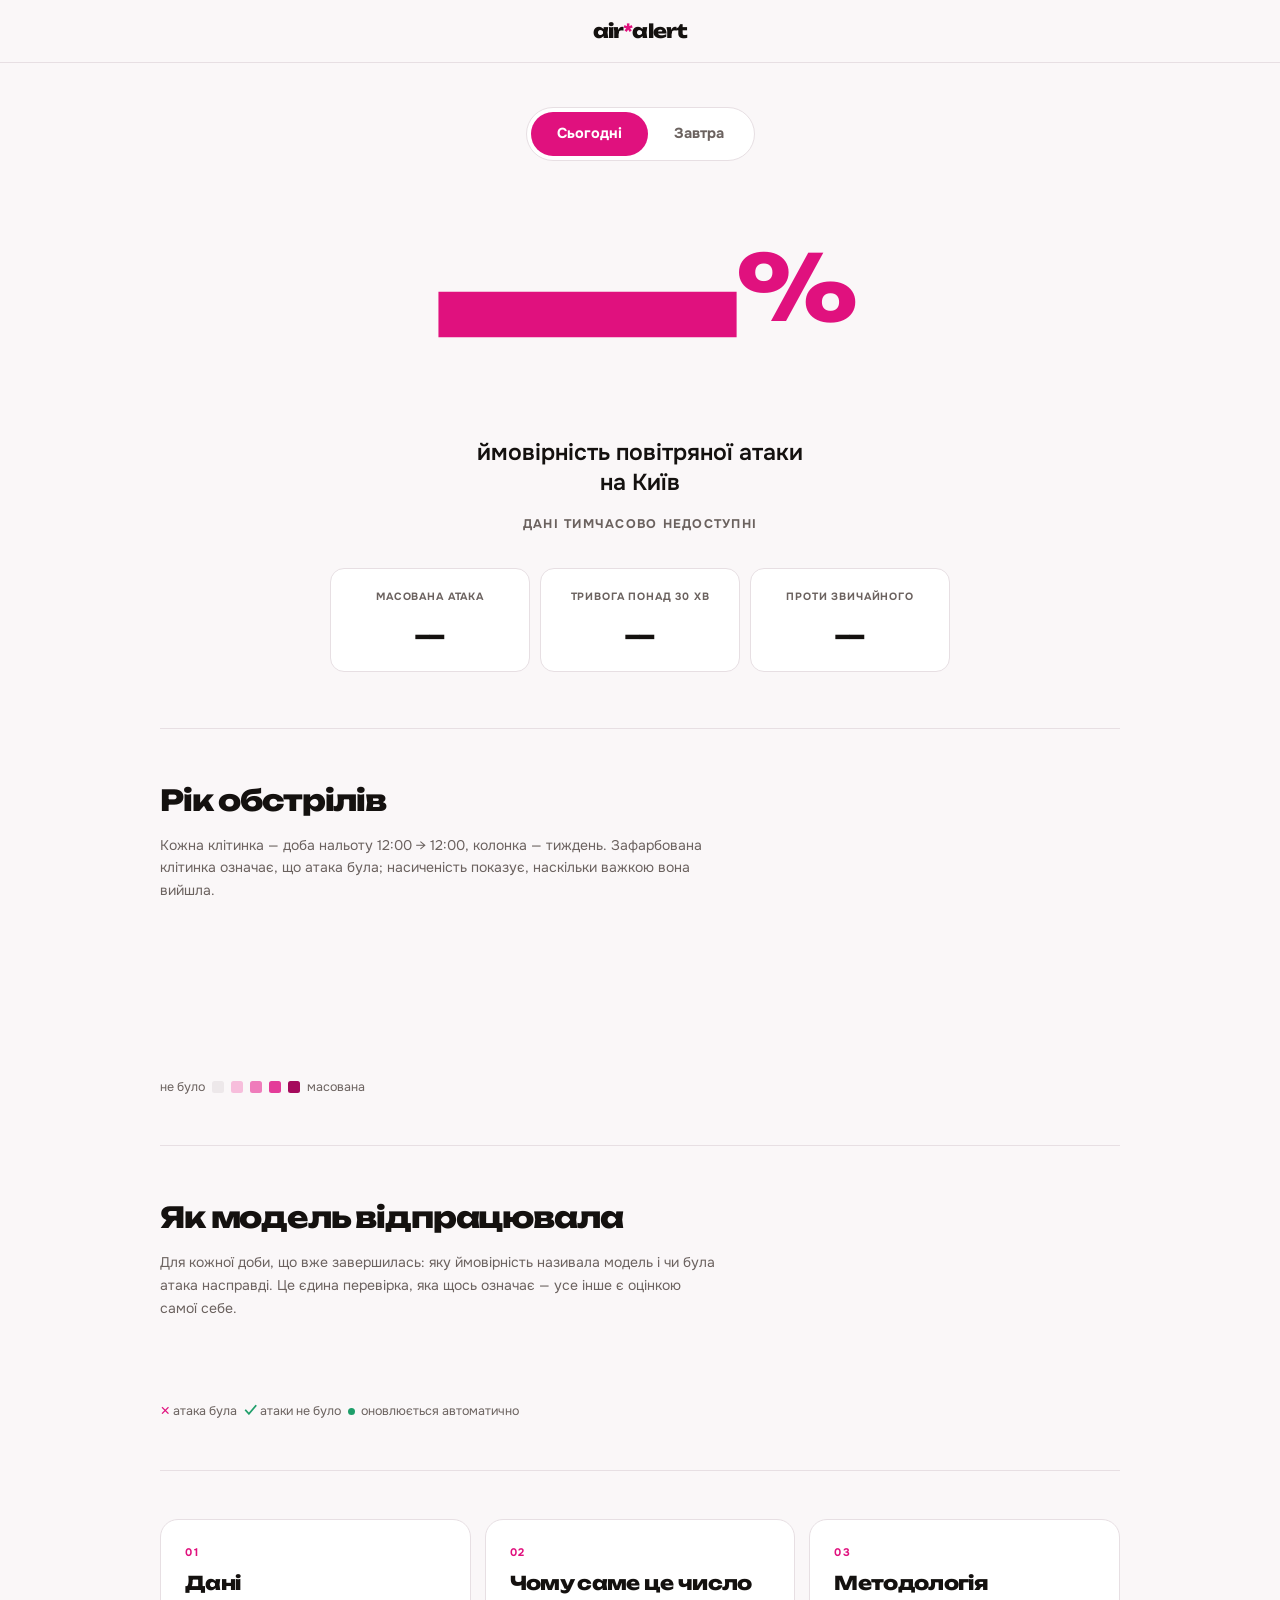
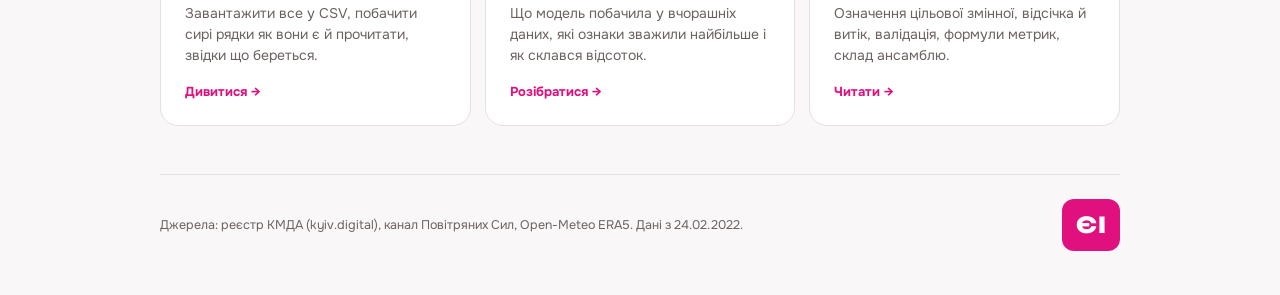
==== site/index.html @ 777283cc "Модель, публічний сайт і наскрізне виправлення даних Модель прогнозу повітряних атак на Київ, сайт a" ====
<!doctype html>
<html lang="uk">
<head>
<meta charset="utf-8">
<meta name="viewport" content="width=device-width,initial-scale=1,viewport-fit=cover">
<title>Ймовірність повітряної атаки на Київ — air*alert</title>
<meta name="description" content="Ймовірність повітряної атаки на Київ у вікні 12:00 → 12:00. Власна база тривог, зведень Повітряних Сил і погоди з 2022 року.">
<meta property="og:title" content="Ймовірність повітряної атаки на Київ">
<meta property="og:description" content="Одне число на добу нальоту 12:00 → 12:00, з відкритими даними й методологією.">
<meta property="og:type" content="website">
<meta property="og:locale" content="uk_UA">
<link rel="canonical" href="https://airalert.mylovanov.media/">
<link rel="preconnect" href="https://fonts.googleapis.com">
<link rel="preconnect" href="https://fonts.gstatic.com" crossorigin>
<link href="https://fonts.googleapis.com/css2?family=Onest:wght@400;500;600;700;800&family=Unbounded:wght@700;800&display=swap" rel="stylesheet">
<style>
:root{
  --pink:#E0117E; --pink-soft:#FCE7F1; --ink:#14110F; --body:#332C2A;
  --soft:#6B625F; --line:#E7DFE3; --paper:#FAF7F8; --card:#FFFFFF;
  --ok:#1E9E6A; --ease:cubic-bezier(.22,.75,.28,1);
}
*{box-sizing:border-box;-webkit-tap-highlight-color:transparent}
@media (prefers-reduced-motion:reduce){*{animation:none!important;transition:none!important}}
body{margin:0;background:var(--paper);color:var(--body);
  font-family:'Onest',system-ui,-apple-system,'Segoe UI',Roboto,sans-serif;
  font-size:17px;line-height:1.62;-webkit-font-smoothing:antialiased}
a{color:inherit}
:focus-visible{outline:2px solid var(--pink);outline-offset:3px;border-radius:6px}
.wrap{max-width:1000px;margin:0 auto;padding:0 20px}

/* ── шапка: тільки марка ───────────────────────────────────────────── */
/* Навігація зверху дублювала три картки внизу і відбирала увагу в числа,
   заради якого сторінку відкривають. Лишилась марка. */
.top{border-bottom:1px solid var(--line);background:var(--paper)}
.top .wrap{display:flex;align-items:center;justify-content:center;height:62px}
.mark{font-family:'Unbounded',sans-serif;font-weight:800;font-size:19px;
  letter-spacing:-.045em;text-decoration:none;color:var(--ink)}
.mark i{font-style:normal;color:var(--pink)}

/* ── герой ─────────────────────────────────────────────────────────── */
.hero{display:flex;flex-direction:column;align-items:center;text-align:center;
  padding:44px 0 56px}
.seg{display:inline-flex;background:var(--card);border:1px solid var(--line);
  border-radius:999px;padding:4px;position:relative}
.seg button{position:relative;z-index:1;border:0;background:none;cursor:pointer;
  font:inherit;font-size:14.5px;font-weight:700;color:var(--soft);
  padding:10px 26px;border-radius:999px;min-height:44px;
  transition:color .3s var(--ease)}
.seg button[aria-selected=true]{color:#fff}
.seg .pill{position:absolute;top:4px;left:4px;height:calc(100% - 8px);
  background:var(--pink);border-radius:999px;z-index:0;
  transition:transform .38s var(--ease),width .38s var(--ease)}

.big{font-family:'Unbounded',sans-serif;font-weight:800;color:var(--pink);
  font-size:clamp(104px,26vw,268px);line-height:.9;letter-spacing:-.06em;
  margin:26px 0 0;font-variant-numeric:tabular-nums;
  /* Один рух на все, що змінюється при перемиканні: число, підпис і плитки
     їдуть однаково, інакше блок читається як три незалежні перезавантаження. */
  transition:opacity .24s var(--ease),transform .24s var(--ease)}
.big sup{font-size:.34em;vertical-align:.95em;margin-left:.03em;letter-spacing:-.02em}
.say{font-size:clamp(18px,2.4vw,23px);color:var(--ink);font-weight:600;
  max-width:22ch;margin:10px 0 0;line-height:1.3}
.win{font-size:12.5px;font-weight:700;letter-spacing:.1em;text-transform:uppercase;
  color:var(--soft);margin:16px 0 0}
.win b{color:var(--pink)}

/* Три плитки СТАТИЧНО в один ряд. Ніякого wrap: на телефоні вони просто
   вужчі, а не перестрибують у стовпчик і не смикають висоту сторінки. */
.stats{display:grid;grid-template-columns:repeat(3,1fr);gap:10px;
  width:100%;max-width:620px;margin:34px auto 0}
.stat{background:var(--card);border:1px solid var(--line);border-radius:14px;
  padding:14px 10px;min-width:0}
.stat .k{font-size:10.5px;font-weight:700;letter-spacing:.08em;text-transform:uppercase;
  color:var(--soft);margin:0;line-height:1.3;height:2.6em;
  display:flex;align-items:center;justify-content:center}
.stat .v{font-family:'Unbounded',sans-serif;font-weight:800;color:var(--ink);
  font-size:clamp(19px,4.4vw,26px);letter-spacing:-.035em;margin:4px 0 0;
  font-variant-numeric:tabular-nums;white-space:nowrap}
.stat .v.up{color:var(--pink)}
.stat .v.down{color:var(--ok)}
.fade{opacity:0;transform:translateY(-8px)}

/* ── секції ────────────────────────────────────────────────────────── */
section{border-top:1px solid var(--line);padding:48px 0}
h2{font-family:'Unbounded',sans-serif;font-weight:800;color:var(--ink);
  font-size:clamp(20px,3.2vw,29px);letter-spacing:-.04em;margin:0}
.hint{font-size:14px;color:var(--soft);margin:10px 0 24px;max-width:62ch}

/* ── календар року ─────────────────────────────────────────────────── */
/* Сітка як у графіка комітів: колонка = тиждень, рядок = день тижня.
   grid-auto-flow:column обовʼязково — інакше дні поїдуть рядками і
   вертикаль перестане означати день тижня. */
.cal{overflow-x:auto;padding:2px 0 6px;scrollbar-width:thin}
.cal-in{display:inline-block;min-width:100%}
.cal-mon{display:grid;grid-auto-flow:column;grid-auto-columns:15px;
  font-size:10.5px;color:var(--soft);height:16px}
.cal-grid{display:grid;grid-auto-flow:column;grid-template-rows:repeat(7,15px);
  grid-auto-columns:15px}
.cal-grid i{width:12px;height:12px;border-radius:2.5px;background:#EDE8EA;
  transition:transform .16s var(--ease)}
.cal-grid i:hover{transform:scale(1.4)}
.cal-grid i.l1{background:#F7BEDC}
.cal-grid i.l2{background:#EF7CBB}
.cal-grid i.l3{background:#E43C99}
.cal-grid i.l4{background:#A50A5C}
.cal-grid i.void{background:none}
.leg{display:flex;align-items:center;gap:7px;font-size:12.5px;color:var(--soft);
  margin-top:14px;flex-wrap:wrap}
.leg i{width:12px;height:12px;border-radius:2.5px;display:inline-block}
.leg .sp{flex:1 1 auto}

/* ── як модель відпрацювала ────────────────────────────────────────── */
.score{display:grid;grid-template-columns:repeat(auto-fit,minmax(150px,1fr));
  gap:12px;margin:0 0 26px}
.score div{background:var(--card);border:1px solid var(--line);border-radius:14px;
  padding:14px 16px}
.score .k{font-size:10.5px;font-weight:700;letter-spacing:.08em;text-transform:uppercase;
  color:var(--soft);margin:0}
.score .v{font-family:'Unbounded',sans-serif;font-weight:800;color:var(--ink);
  font-size:22px;letter-spacing:-.03em;margin:4px 0 0;font-variant-numeric:tabular-nums}
.days{display:flex;gap:4px;overflow-x:auto;padding:6px 0 12px;scrollbar-width:thin}
.day{flex:0 0 auto;width:32px;text-align:center}
.day .bar{height:58px;display:flex;align-items:flex-end;justify-content:center}
.day .fill{width:100%;background:var(--pink-soft);border-radius:3px 3px 0 0;
  transition:height .5s var(--ease)}
.day .fill.hi{background:var(--pink)}
.day .res{font-size:13px;font-weight:800;line-height:1.5;color:#C6C0C3;
  font-family:'Unbounded',sans-serif}
.day .res.yes{color:var(--pink)}
.day .res.no{color:var(--ok)}
.day .dd{font-size:9.5px;color:var(--soft)}

/* ── три картки ────────────────────────────────────────────────────── */
.cards{display:grid;grid-template-columns:repeat(3,1fr);gap:14px}
@media (max-width:780px){.cards{grid-template-columns:1fr}}
.card{display:flex;flex-direction:column;background:var(--card);
  border:1px solid var(--line);border-radius:18px;padding:24px;
  text-decoration:none;color:inherit;
  transition:border-color .24s var(--ease),transform .24s var(--ease),
             box-shadow .24s var(--ease)}
.card:hover{border-color:var(--pink);transform:translateY(-4px);
  box-shadow:0 14px 34px rgba(224,17,126,.12)}
.card .n{font-size:11px;font-weight:700;letter-spacing:.16em;color:var(--pink);margin:0}
.card h3{font-family:'Unbounded',sans-serif;font-weight:800;color:var(--ink);
  font-size:19px;letter-spacing:-.035em;margin:12px 0 8px;line-height:1.2}
.card p{font-size:14px;color:var(--soft);margin:0;line-height:1.5}
.card .go{margin-top:16px;font-size:13px;font-weight:700;color:var(--pink)}

/* ── підвал ────────────────────────────────────────────────────────── */
.foot{display:flex;justify-content:space-between;align-items:center;gap:16px;
  padding:24px 0 44px;border-top:1px solid var(--line)}
.foot .note{color:var(--soft);font-size:12.5px;flex:1 1 auto}
.badge{background:var(--pink);color:#fff;font-family:'Unbounded',sans-serif;
  font-weight:800;font-size:22px;letter-spacing:.02em;border-radius:12px;
  padding:8px 14px;flex:0 0 auto}
@media (max-width:600px){.badge{font-size:18px;padding:7px 11px}}
.live{display:inline-flex;align-items:center;gap:6px}
.live i{width:7px;height:7px;border-radius:50%;background:var(--ok);
  animation:pulse 2.4s var(--ease) infinite}
@keyframes pulse{0%,100%{opacity:1}50%{opacity:.25}}
</style>
</head>
<body>

<header class="top"><div class="wrap">
  <a class="mark" href="/">air<i>*</i>alert</a>
</div></header>

<main class="wrap">

  <section class="hero" style="border-top:0">
    <div class="seg" role="tablist" aria-label="Вікно прогнозу">
      <span class="pill" id="pill"></span>
      <button role="tab" id="tab-today" aria-selected="true">Сьогодні</button>
      <button role="tab" id="tab-tomorrow" aria-selected="false">Завтра</button>
    </div>

    <div class="big" id="big">—<sup>%</sup></div>
    <p class="say">ймовірність повітряної атаки на Київ</p>
    <p class="win" id="win">завантаження…</p>

    <div class="stats">
      <div class="stat"><p class="k">Масована атака</p><p class="v" id="s-mass">—</p></div>
      <div class="stat"><p class="k">Тривога понад 30 хв</p><p class="v" id="s-alert">—</p></div>
      <div class="stat"><p class="k">Проти звичайного</p><p class="v" id="s-delta">—</p></div>
    </div>
  </section>

  <section>
    <h2>Рік обстрілів</h2>
    <p class="hint">Кожна клітинка — доба нальоту 12:00 → 12:00, колонка — тиждень.
      Зафарбована клітинка означає, що атака була; насиченість показує, наскільки
      важкою вона вийшла.</p>
    <div class="cal"><div class="cal-in">
      <div class="cal-mon" id="cal-mon"></div>
      <div class="cal-grid" id="cal"></div>
    </div></div>
    <div class="leg">
      <span>не було</span>
      <i style="background:#EDE8EA"></i><i style="background:#F7BEDC"></i>
      <i style="background:#EF7CBB"></i><i style="background:#E43C99"></i>
      <i style="background:#A50A5C"></i>
      <span>масована</span>
      <span class="sp"></span>
      <span id="cal-sum"></span>
    </div>
  </section>

  <section>
    <h2>Як модель відпрацювала</h2>
    <p class="hint">Для кожної доби, що вже завершилась: яку ймовірність називала
      модель і чи була атака насправді. Це єдина перевірка, яка щось означає —
      усе інше є оцінкою самої себе.</p>
    <div class="score" id="score"></div>
    <div class="days" id="days"></div>
    <div class="leg">
      <span><b style="color:var(--pink)">✕</b> атака була</span>
      <span><b style="color:var(--ok)">✓</b> атаки не було</span>
      <span class="live"><i></i> оновлюється автоматично</span>
    </div>
  </section>

  <section>
    <div class="cards">
      <a class="card" href="/data.html">
        <p class="n">01</p><h3>Дані</h3>
        <p>Завантажити все у CSV, побачити сирі рядки як вони є й прочитати,
           звідки що береться.</p>
        <p class="go">Дивитися →</p>
      </a>
      <a class="card" href="/why.html">
        <p class="n">02</p><h3>Чому саме це число</h3>
        <p>Що модель побачила у вчорашніх даних, які ознаки зважили найбільше
           і як склався відсоток.</p>
        <p class="go">Розібратися →</p>
      </a>
      <a class="card" href="/methodology.html">
        <p class="n">03</p><h3>Методологія</h3>
        <p>Означення цільової змінної, відсічка й витік, валідація, формули
           метрик, склад ансамблю.</p>
        <p class="go">Читати →</p>
      </a>
    </div>
  </section>

  <div class="foot">
    <div class="note">
      Джерела: реєстр КМДА (kyiv.digital), канал Повітряних Сил, Open-Meteo ERA5.
      Дані з 24.02.2022. <span id="gen"></span>
    </div>
    <div class="badge">ЄІ</div>
  </div>

</main>

<script>
const PCT = p => Math.round(p * 100);
const MONS = ['січ','лют','бер','кві','тра','чер','лип','сер','вер','жов','лис','гру'];
let DATA = null, view = 'today';

/* Позиція «пігулки» рахується з реальних розмірів кнопок: слова різної
   довжини, і фіксовані відсотки роз'їжджаються, щойно підвантажиться шрифт. */
function movePill(){
  const on = document.querySelector('.seg button[aria-selected=true]');
  const pill = document.getElementById('pill');
  pill.style.width = on.offsetWidth + 'px';
  pill.style.transform = 'translateX(' + (on.offsetLeft - 4) + 'px)';
}

function fmt(s){
  const [d, t] = s.split(' ');
  const x = new Date(d + 'T00:00:00');
  return x.getDate() + ' ' + MONS[x.getMonth()] + ' ' + t;
}

/* Скільки таких діб було насправді за останній місяць — база, відносно якої
   число має сенс. Без неї «57%» не відрізнити від «як завжди». */
function climate(){
  const done = DATA.history.filter(r => r.attacked !== null).slice(0, 30);
  if(!done.length) return null;
  return done.filter(r => r.attacked).length / done.length;
}

function render(){
  const c = DATA && DATA[view];
  const big = document.getElementById('big');
  const els = [big, document.getElementById('s-mass'),
               document.getElementById('s-alert'), document.getElementById('s-delta')];
  if(!c){
    big.innerHTML = '—<sup>%</sup>';
    document.getElementById('win').textContent = 'прогноз ще не видано';
    return;
  }
  els.forEach(e => e.classList.add('fade'));
  setTimeout(() => {
    big.innerHTML = PCT(c.p_attack) + '<sup>%</sup>';
    document.getElementById('s-mass').textContent =
      c.p_massive == null ? '—' : PCT(c.p_massive) + '%';
    document.getElementById('s-alert').textContent =
      c.p_alert30 == null ? '—' : PCT(c.p_alert30) + '%';
    const cl = climate(), d = document.getElementById('s-delta');
    if(cl == null){ d.textContent = '—'; }
    else {
      const dd = Math.round((c.p_attack - cl) * 100);
      d.textContent = (dd > 0 ? '+' : '') + dd + ' п.п.';
      d.className = 'v ' + (dd > 2 ? 'up' : dd < -2 ? 'down' : '');
    }
    els.forEach(e => e.classList.remove('fade'));
  }, 240);
  const [a, b] = c.window.split(' → ');
  document.getElementById('win').innerHTML =
    'вікно <b>' + fmt(a) + '</b> → <b>' + fmt(b) + '</b>';
}

function calendar(){
  const grid = document.getElementById('cal'), mon = document.getElementById('cal-mon');
  grid.innerHTML = ''; mon.innerHTML = '';
  const rows = DATA.history.filter(r => r.attacked !== null).slice(0, 371).reverse();
  if(!rows.length) return;

  /* Перша колонка добивається порожніми клітинками до понеділка: інакше
     рядок «понеділок» містив би вівторки і вертикаль втратила б сенс. */
  const first = new Date(rows[0].raid_day + 'T00:00:00');
  const pad = (first.getDay() + 6) % 7;
  for(let i = 0; i < pad; i++){
    const v = document.createElement('i'); v.className = 'void'; grid.appendChild(v);
  }
  const lvl = r => {
    if(!r.attacked) return '';
    if(r.massive) return 'l4';
    if(r.alert_minutes >= 300) return 'l3';
    if(r.alert_minutes >= 120) return 'l2';
    return 'l1';
  };
  let seen = -1, cells = pad, atk = 0, mass = 0;
  for(const r of rows){
    const d = new Date(r.raid_day + 'T00:00:00');
    const el = document.createElement('i');
    el.className = lvl(r);
    el.title = r.raid_day + (r.attacked
      ? ' — атака: ' + r.alert_minutes + ' хв тривог' +
        (r.drone_tracks ? ', цілей ' + r.drone_tracks : '') +
        (r.massive ? ' (масована)' : '')
      : ' — атаки не було' + (r.alert_minutes ? ', тривог ' + r.alert_minutes + ' хв' : ''));
    grid.appendChild(el);
    if(r.attacked) atk++;
    if(r.massive) mass++;
    if(cells % 7 === 0 || cells === pad){   /* перша колонка теж має підпис */
      const m = d.getMonth(), lab = document.createElement('span');
      lab.textContent = m !== seen ? MONS[m] : '';
      seen = m; mon.appendChild(lab);
    }
    cells++;
  }
  document.getElementById('cal-sum').textContent =
    atk + ' діб з атаками за ' + rows.length + ', з них масованих ' + mass;
}

function scoreboard(){
  const done = DATA.history.filter(r => r.attacked !== null &&
                (r.p_today != null || r.p_tomorrow != null));
  const box = document.getElementById('score');
  if(!done.length){
    box.innerHTML = '<div><p class="k">Перевірених діб</p><p class="v">0</p></div>';
  } else {
    const n = done.length;
    const brier = done.reduce((a, r) =>
      a + Math.pow((r.p_today ?? r.p_tomorrow) - (r.attacked ? 1 : 0), 2), 0) / n;
    const hit = done.filter(r =>
      ((r.p_today ?? r.p_tomorrow) >= .5) === r.attacked).length;
    const base = done.filter(r => r.attacked).length / n;
    box.innerHTML = [
      ['Перевірених діб', n],
      ['Brier (менше — краще)', brier.toFixed(3)],
      ['Вгадано напрямок', Math.round(hit / n * 100) + '%'],
      ['Атак у цей період', Math.round(base * 100) + '%'],
    ].map(([k, v]) => '<div><p class="k">' + k + '</p><p class="v">' + v + '</p></div>').join('');
  }

  const strip = document.getElementById('days');
  strip.innerHTML = '';
  for(const r of DATA.history.filter(x => x.attacked !== null).slice(0, 45).reverse()){
    const p = r.p_today ?? r.p_tomorrow;
    const el = document.createElement('div');
    el.className = 'day';
    const h = p == null ? 0 : Math.max(3, p * 58);
    const d = new Date(r.raid_day + 'T00:00:00');
    el.innerHTML =
      '<div class="bar"><div class="fill' + (p >= .5 ? ' hi' : '') +
        '" style="height:' + h + 'px"></div></div>' +
      '<div class="res ' + (r.attacked ? 'yes' : 'no') + '">' +
        (r.attacked ? '✕' : '✓') + '</div>' +
      '<div class="dd">' + d.getDate() + '.' +
        String(d.getMonth() + 1).padStart(2, '0') + '</div>';
    el.title = r.raid_day + (p == null ? ' — прогнозу не було' : ' — прогноз ' + PCT(p) + '%') +
      (r.attacked ? ', атака була' : ', атаки не було');
    strip.appendChild(el);
  }
  strip.scrollLeft = strip.scrollWidth;
}

async function load(){
  try{
    const r = await fetch('/api/latest.json?t=' + Date.now(), {cache: 'no-store'});
    DATA = await r.json();
    render(); calendar(); scoreboard();
    const g = new Date(DATA.generated_at);
    document.getElementById('gen').textContent =
      'Оновлено ' + g.getDate() + ' ' + MONS[g.getMonth()] + ' ' +
      String(g.getHours()).padStart(2, '0') + ':' +
      String(g.getMinutes()).padStart(2, '0') + '.';
  }catch(e){
    document.getElementById('win').textContent = 'дані тимчасово недоступні';
  }
}

for(const id of ['today', 'tomorrow']){
  document.getElementById('tab-' + id).addEventListener('click', e => {
    view = id;
    document.querySelectorAll('.seg button').forEach(b =>
      b.setAttribute('aria-selected', b === e.currentTarget));
    movePill(); render();
  });
}
addEventListener('resize', movePill);
if(document.fonts) document.fonts.ready.then(movePill);
movePill(); load();
setInterval(load, 120000);   /* сторінка може висіти відкритою добу */
</script>
</body>
</html>
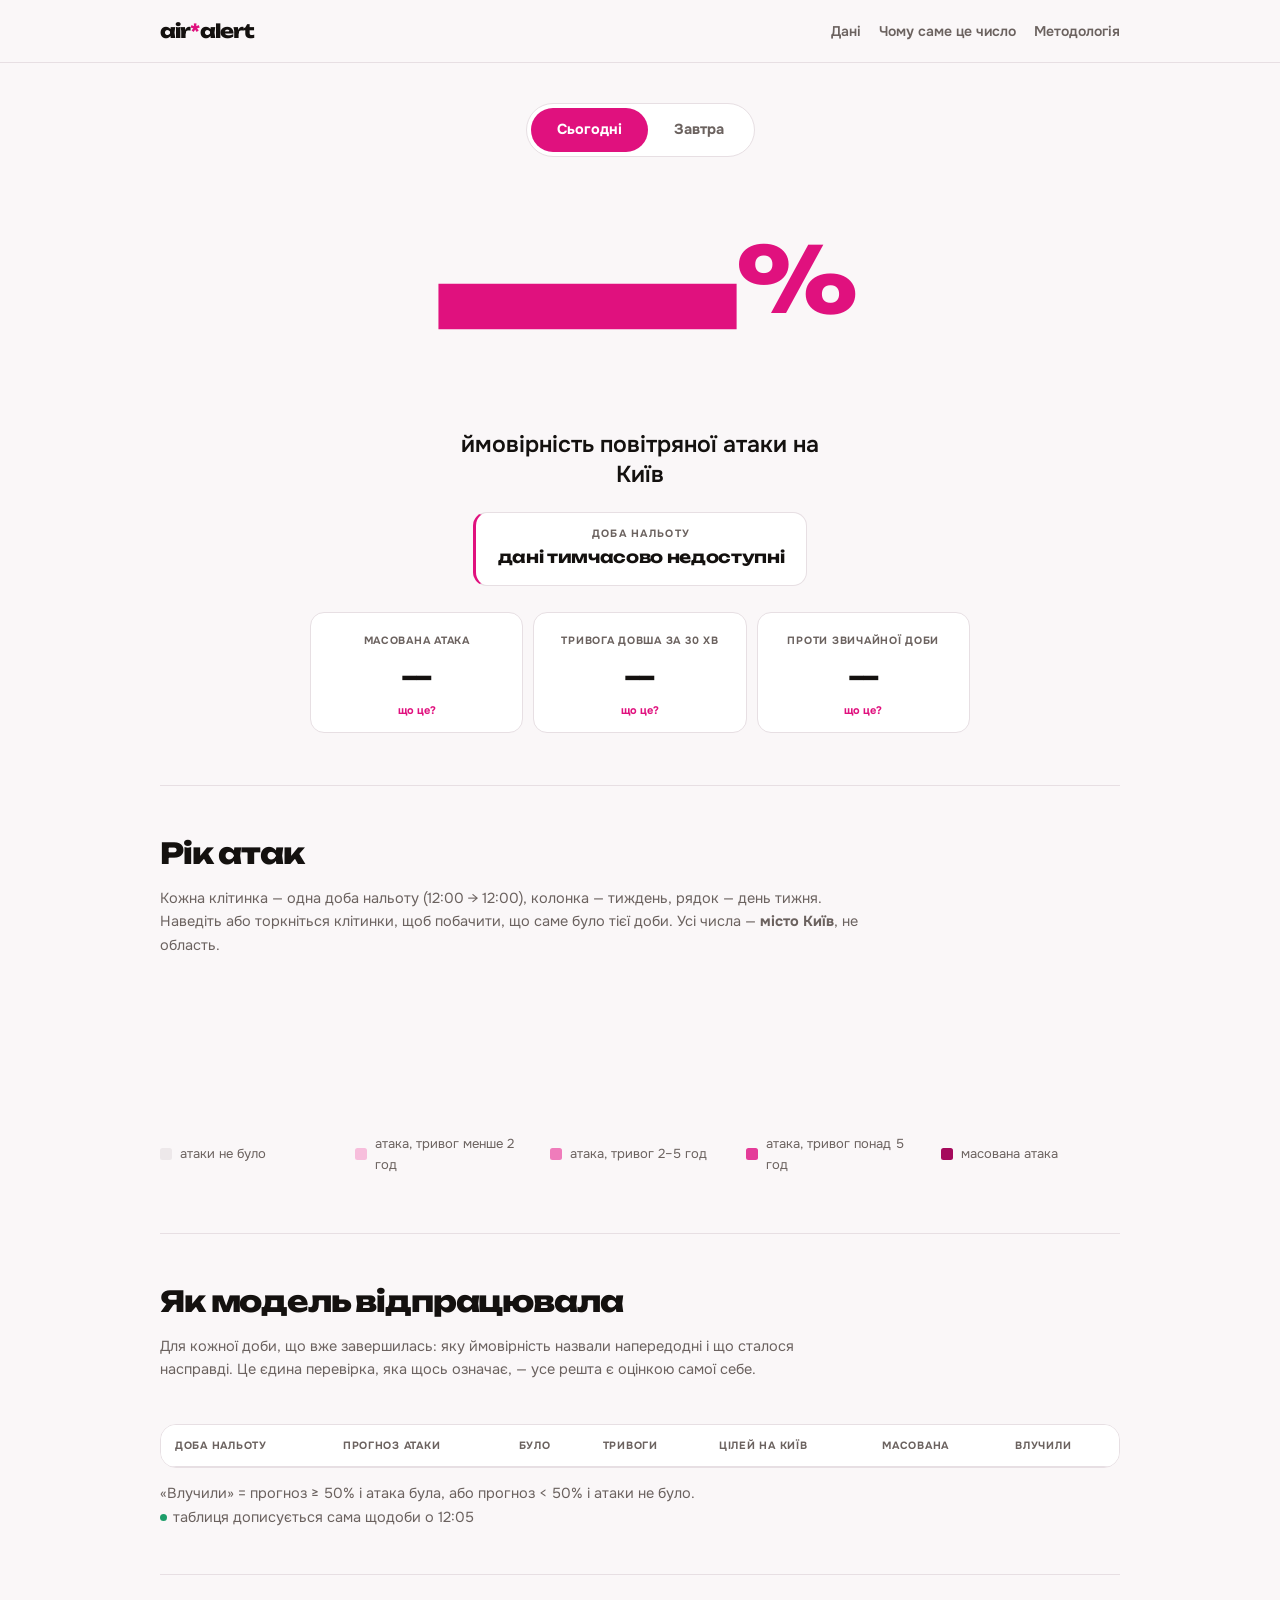
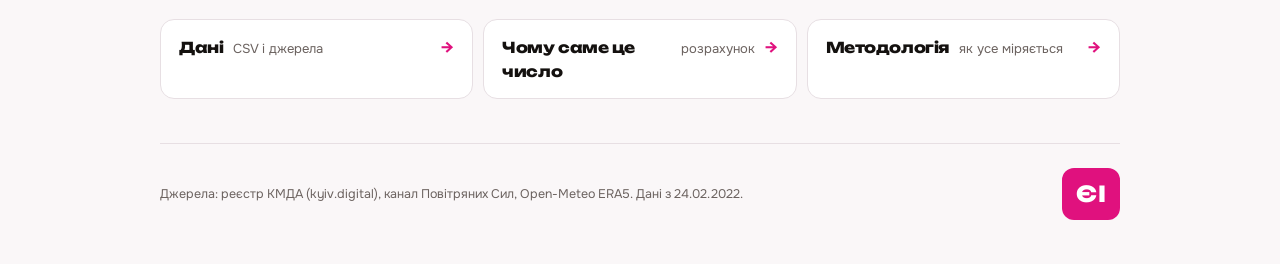
==== commit 043776fe: "Сайт: пояснити кожне число замість того, щоб його показати Головна претензія була не до дизайну, а д" ====
--- a/site/index.html
+++ b/site/index.html
@@ -4,9 +4,9 @@
 <meta charset="utf-8">
 <meta name="viewport" content="width=device-width,initial-scale=1,viewport-fit=cover">
 <title>Ймовірність повітряної атаки на Київ — air*alert</title>
-<meta name="description" content="Ймовірність повітряної атаки на Київ у вікні 12:00 → 12:00. Власна база тривог, зведень Повітряних Сил і погоди з 2022 року.">
+<meta name="description" content="Ймовірність повітряної атаки на Київ у добі нальоту 12:00 → 12:00. Власна база тривог, зведень Повітряних Сил і погоди з 2022 року.">
 <meta property="og:title" content="Ймовірність повітряної атаки на Київ">
-<meta property="og:description" content="Одне число на добу нальоту 12:00 → 12:00, з відкритими даними й методологією.">
+<meta property="og:description" content="Одне число на добу нальоту 12:00 → 12:00, з відкритими даними й перевіркою на минулих добах.">
 <meta property="og:type" content="website">
 <meta property="og:locale" content="uk_UA">
 <link rel="canonical" href="https://airalert.mylovanov.media/">
@@ -28,18 +28,21 @@
 :focus-visible{outline:2px solid var(--pink);outline-offset:3px;border-radius:6px}
 .wrap{max-width:1000px;margin:0 auto;padding:0 20px}
 
-/* ── шапка: тільки марка ───────────────────────────────────────────── */
-/* Навігація зверху дублювала три картки внизу і відбирала увагу в числа,
-   заради якого сторінку відкривають. Лишилась марка. */
+/* ── шапка ─────────────────────────────────────────────────────────── */
 .top{border-bottom:1px solid var(--line);background:var(--paper)}
-.top .wrap{display:flex;align-items:center;justify-content:center;height:62px}
+.top .wrap{display:flex;align-items:center;gap:16px;height:62px}
 .mark{font-family:'Unbounded',sans-serif;font-weight:800;font-size:19px;
   letter-spacing:-.045em;text-decoration:none;color:var(--ink)}
 .mark i{font-style:normal;color:var(--pink)}
+.top nav{display:flex;gap:18px;margin-left:auto}
+.top nav a{font-size:14px;font-weight:600;color:var(--soft);text-decoration:none;
+  transition:color .2s var(--ease)}
+.top nav a:hover{color:var(--pink)}
+@media (max-width:600px){.top nav{gap:12px}.top nav a{font-size:12.5px}}
 
 /* ── герой ─────────────────────────────────────────────────────────── */
 .hero{display:flex;flex-direction:column;align-items:center;text-align:center;
-  padding:44px 0 56px}
+  padding:40px 0 52px}
 .seg{display:inline-flex;background:var(--card);border:1px solid var(--line);
   border-radius:999px;padding:4px;position:relative}
 .seg button{position:relative;z-index:1;border:0;background:none;cursor:pointer;
@@ -53,38 +56,59 @@
 
 .big{font-family:'Unbounded',sans-serif;font-weight:800;color:var(--pink);
   font-size:clamp(104px,26vw,268px);line-height:.9;letter-spacing:-.06em;
-  margin:26px 0 0;font-variant-numeric:tabular-nums;
+  margin:22px 0 0;font-variant-numeric:tabular-nums;
   /* Один рух на все, що змінюється при перемиканні: число, підпис і плитки
      їдуть однаково, інакше блок читається як три незалежні перезавантаження. */
   transition:opacity .24s var(--ease),transform .24s var(--ease)}
 .big sup{font-size:.34em;vertical-align:.95em;margin-left:.03em;letter-spacing:-.02em}
 .say{font-size:clamp(18px,2.4vw,23px);color:var(--ink);font-weight:600;
-  max-width:22ch;margin:10px 0 0;line-height:1.3}
-.win{font-size:12.5px;font-weight:700;letter-spacing:.1em;text-transform:uppercase;
-  color:var(--soft);margin:16px 0 0}
-.win b{color:var(--pink)}
-
-/* Три плитки СТАТИЧНО в один ряд. Ніякого wrap: на телефоні вони просто
-   вужчі, а не перестрибують у стовпчик і не смикають висоту сторінки. */
+  max-width:24ch;margin:10px 0 0;line-height:1.3}
+
+/* ── вікно: окрема рамка, а не рядок дрібним шрифтом ───────────────── */
+.window{display:inline-flex;flex-direction:column;align-items:center;gap:2px;
+  margin:22px 0 0;padding:12px 22px;background:var(--card);
+  border:1px solid var(--line);border-left:3px solid var(--pink);
+  border-radius:14px;max-width:100%}
+.window .lbl{font-size:10.5px;font-weight:700;letter-spacing:.12em;
+  text-transform:uppercase;color:var(--soft)}
+.window .val{font-family:'Unbounded',sans-serif;font-weight:700;color:var(--ink);
+  font-size:clamp(13px,2.6vw,16.5px);letter-spacing:-.02em;
+  font-variant-numeric:tabular-nums}
+.window .val b{color:var(--pink)}
+.window .sub{font-size:12.5px;color:var(--soft)}
+
+/* ── три плитки, клікабельні ───────────────────────────────────────── */
 .stats{display:grid;grid-template-columns:repeat(3,1fr);gap:10px;
-  width:100%;max-width:620px;margin:34px auto 0}
+  width:100%;max-width:660px;margin:26px auto 0}
 .stat{background:var(--card);border:1px solid var(--line);border-radius:14px;
-  padding:14px 10px;min-width:0}
-.stat .k{font-size:10.5px;font-weight:700;letter-spacing:.08em;text-transform:uppercase;
+  padding:14px 10px 12px;min-width:0;cursor:pointer;font:inherit;color:inherit;
+  text-align:center;transition:border-color .2s var(--ease)}
+.stat:hover,.stat[aria-expanded=true]{border-color:var(--pink)}
+.stat .k{font-size:10.5px;font-weight:700;letter-spacing:.07em;text-transform:uppercase;
   color:var(--soft);margin:0;line-height:1.3;height:2.6em;
   display:flex;align-items:center;justify-content:center}
 .stat .v{font-family:'Unbounded',sans-serif;font-weight:800;color:var(--ink);
-  font-size:clamp(19px,4.4vw,26px);letter-spacing:-.035em;margin:4px 0 0;
+  font-size:clamp(19px,4.4vw,26px);letter-spacing:-.035em;margin:2px 0 0;
   font-variant-numeric:tabular-nums;white-space:nowrap}
 .stat .v.up{color:var(--pink)}
 .stat .v.down{color:var(--ok)}
+.stat .q{display:block;font-size:11px;font-weight:700;color:var(--pink);margin-top:4px}
 .fade{opacity:0;transform:translateY(-8px)}
 
+/* Пояснення плитки розкривається під рядком на всю ширину: на телефоні
+   спливашка над 100-піксельною карткою нечитабельна. */
+.exp{max-width:660px;width:100%;margin:10px auto 0;text-align:left;
+  background:var(--pink-soft);border-radius:14px;padding:16px 18px;font-size:14.5px;
+  line-height:1.55;color:var(--ink)}
+.exp[hidden]{display:none}
+.exp b{color:var(--pink)}
+.exp .how{display:block;margin-top:8px;color:var(--body);font-size:14px}
+
 /* ── секції ────────────────────────────────────────────────────────── */
-section{border-top:1px solid var(--line);padding:48px 0}
+section{border-top:1px solid var(--line);padding:44px 0}
 h2{font-family:'Unbounded',sans-serif;font-weight:800;color:var(--ink);
   font-size:clamp(20px,3.2vw,29px);letter-spacing:-.04em;margin:0}
-.hint{font-size:14px;color:var(--soft);margin:10px 0 24px;max-width:62ch}
+.hint{font-size:14.5px;color:var(--soft);margin:10px 0 22px;max-width:70ch}
 
 /* ── календар року ─────────────────────────────────────────────────── */
 /* Сітка як у графіка комітів: колонка = тиждень, рядок = день тижня.
@@ -97,54 +121,80 @@
 .cal-grid{display:grid;grid-auto-flow:column;grid-template-rows:repeat(7,15px);
   grid-auto-columns:15px}
 .cal-grid i{width:12px;height:12px;border-radius:2.5px;background:#EDE8EA;
-  transition:transform .16s var(--ease)}
-.cal-grid i:hover{transform:scale(1.4)}
+  cursor:pointer;transition:transform .16s var(--ease)}
+.cal-grid i:hover{transform:scale(1.45)}
 .cal-grid i.l1{background:#F7BEDC}
 .cal-grid i.l2{background:#EF7CBB}
 .cal-grid i.l3{background:#E43C99}
 .cal-grid i.l4{background:#A50A5C}
-.cal-grid i.void{background:none}
-.leg{display:flex;align-items:center;gap:7px;font-size:12.5px;color:var(--soft);
-  margin-top:14px;flex-wrap:wrap}
-.leg i{width:12px;height:12px;border-radius:2.5px;display:inline-block}
-.leg .sp{flex:1 1 auto}
-
-/* ── як модель відпрацювала ────────────────────────────────────────── */
-.score{display:grid;grid-template-columns:repeat(auto-fit,minmax(150px,1fr));
-  gap:12px;margin:0 0 26px}
-.score div{background:var(--card);border:1px solid var(--line);border-radius:14px;
-  padding:14px 16px}
-.score .k{font-size:10.5px;font-weight:700;letter-spacing:.08em;text-transform:uppercase;
+.cal-grid i.void{background:none;cursor:default}
+.cal-grid i.void:hover{transform:none}
+/* Легенда не «менше → більше», а перелік із порогами: градієнт без
+   підписаних меж — це і був той самий незрозумілий range. */
+.keys{display:grid;grid-template-columns:repeat(auto-fit,minmax(178px,1fr));
+  gap:8px 16px;margin-top:16px;font-size:13px;color:var(--soft)}
+.keys span{display:flex;align-items:center;gap:8px}
+.keys i{width:12px;height:12px;border-radius:2.5px;flex:0 0 auto}
+.sum{margin-top:14px;font-size:14px;color:var(--ink)}
+.sum b{color:var(--pink)}
+
+/* ── табличка «як відпрацювала модель» ─────────────────────────────── */
+.score{display:grid;grid-template-columns:repeat(auto-fit,minmax(158px,1fr));
+  gap:10px;margin:0 0 8px}
+.sc{background:var(--card);border:1px solid var(--line);border-radius:14px;
+  padding:14px 16px;cursor:pointer;font:inherit;color:inherit;text-align:left;
+  transition:border-color .2s var(--ease)}
+.sc:hover,.sc[aria-expanded=true]{border-color:var(--pink)}
+.sc .k{font-size:10.5px;font-weight:700;letter-spacing:.07em;text-transform:uppercase;
   color:var(--soft);margin:0}
-.score .v{font-family:'Unbounded',sans-serif;font-weight:800;color:var(--ink);
+.sc .v{font-family:'Unbounded',sans-serif;font-weight:800;color:var(--ink);
   font-size:22px;letter-spacing:-.03em;margin:4px 0 0;font-variant-numeric:tabular-nums}
-.days{display:flex;gap:4px;overflow-x:auto;padding:6px 0 12px;scrollbar-width:thin}
-.day{flex:0 0 auto;width:32px;text-align:center}
-.day .bar{height:58px;display:flex;align-items:flex-end;justify-content:center}
-.day .fill{width:100%;background:var(--pink-soft);border-radius:3px 3px 0 0;
-  transition:height .5s var(--ease)}
-.day .fill.hi{background:var(--pink)}
-.day .res{font-size:13px;font-weight:800;line-height:1.5;color:#C6C0C3;
-  font-family:'Unbounded',sans-serif}
-.day .res.yes{color:var(--pink)}
-.day .res.no{color:var(--ok)}
-.day .dd{font-size:9.5px;color:var(--soft)}
-
-/* ── три картки ────────────────────────────────────────────────────── */
-.cards{display:grid;grid-template-columns:repeat(3,1fr);gap:14px}
-@media (max-width:780px){.cards{grid-template-columns:1fr}}
-.card{display:flex;flex-direction:column;background:var(--card);
-  border:1px solid var(--line);border-radius:18px;padding:24px;
-  text-decoration:none;color:inherit;
-  transition:border-color .24s var(--ease),transform .24s var(--ease),
-             box-shadow .24s var(--ease)}
-.card:hover{border-color:var(--pink);transform:translateY(-4px);
-  box-shadow:0 14px 34px rgba(224,17,126,.12)}
-.card .n{font-size:11px;font-weight:700;letter-spacing:.16em;color:var(--pink);margin:0}
-.card h3{font-family:'Unbounded',sans-serif;font-weight:800;color:var(--ink);
-  font-size:19px;letter-spacing:-.035em;margin:12px 0 8px;line-height:1.2}
-.card p{font-size:14px;color:var(--soft);margin:0;line-height:1.5}
-.card .go{margin-top:16px;font-size:13px;font-weight:700;color:var(--pink)}
+.sc .q{font-size:11px;font-weight:700;color:var(--pink)}
+.exp.wide{max-width:none;margin:10px 0 0}
+
+.tbl{overflow:auto;max-height:620px;border:1px solid var(--line);border-radius:16px;
+  background:var(--card);margin-top:20px}
+table{width:100%;border-collapse:collapse;font-size:14.5px}
+thead th{position:sticky;top:0;background:var(--card);z-index:1;
+  font-size:10.5px;font-weight:700;letter-spacing:.07em;text-transform:uppercase;
+  color:var(--soft);text-align:left;padding:12px 14px;
+  border-bottom:1px solid var(--line);white-space:nowrap}
+tbody td{padding:10px 14px;border-bottom:1px solid var(--line);white-space:nowrap;
+  font-variant-numeric:tabular-nums}
+tbody tr:last-child td{border-bottom:0}
+tbody tr.live{background:#FFF9FC}
+td.p{font-weight:700;color:var(--ink)}
+.tag{display:inline-block;font-size:12px;font-weight:700;border-radius:999px;
+  padding:2px 10px;line-height:1.5}
+.tag.yes{background:var(--pink-soft);color:#A50A5C}
+.tag.no{background:#E9F5EF;color:var(--ok)}
+.tag.mass{background:#A50A5C;color:#fff}
+.tag.wait{background:#F0EBEE;color:var(--soft)}
+.tag.hit{background:#E9F5EF;color:var(--ok)}
+.tag.miss{background:#FBE9E9;color:#B3261E}
+.dim{color:var(--soft)}
+
+/* ── навігація одним рядком ────────────────────────────────────────── */
+.links{display:flex;gap:10px;flex-wrap:wrap}
+.links a{flex:1 1 220px;display:flex;align-items:baseline;gap:10px;
+  background:var(--card);border:1px solid var(--line);border-radius:14px;
+  padding:14px 18px;text-decoration:none;color:inherit;
+  transition:border-color .2s var(--ease),transform .2s var(--ease)}
+.links a:hover{border-color:var(--pink);transform:translateY(-2px)}
+.links b{font-family:'Unbounded',sans-serif;font-weight:800;font-size:15px;
+  color:var(--ink);letter-spacing:-.03em}
+.links span{font-size:13px;color:var(--soft)}
+.links em{margin-left:auto;font-style:normal;color:var(--pink);font-weight:700}
+
+/* ── спливашка календаря ───────────────────────────────────────────── */
+#tip{position:fixed;z-index:50;max-width:270px;background:var(--ink);color:#fff;
+  border-radius:12px;padding:10px 13px;font-size:13px;line-height:1.5;
+  pointer-events:none;opacity:0;transform:translateY(4px);
+  transition:opacity .14s var(--ease),transform .14s var(--ease);
+  box-shadow:0 12px 30px rgba(20,17,15,.22)}
+#tip.on{opacity:1;transform:none}
+#tip b{display:block;font-weight:700;margin-bottom:3px}
+#tip em{font-style:normal;color:#FF8FC8}
 
 /* ── підвал ────────────────────────────────────────────────────────── */
 .foot{display:flex;justify-content:space-between;align-items:center;gap:16px;
@@ -154,8 +204,8 @@
   font-weight:800;font-size:22px;letter-spacing:.02em;border-radius:12px;
   padding:8px 14px;flex:0 0 auto}
 @media (max-width:600px){.badge{font-size:18px;padding:7px 11px}}
-.live{display:inline-flex;align-items:center;gap:6px}
-.live i{width:7px;height:7px;border-radius:50%;background:var(--ok);
+.live-dot{display:inline-flex;align-items:center;gap:6px}
+.live-dot i{width:7px;height:7px;border-radius:50%;background:var(--ok);
   animation:pulse 2.4s var(--ease) infinite}
 @keyframes pulse{0%,100%{opacity:1}50%{opacity:.25}}
 </style>
@@ -164,12 +214,15 @@
 
 <header class="top"><div class="wrap">
   <a class="mark" href="/">air<i>*</i>alert</a>
+  <nav><a href="/data.html">Дані</a>
+       <a href="/why.html">Чому саме це число</a>
+       <a href="/methodology.html">Методологія</a></nav>
 </div></header>
 
 <main class="wrap">
 
   <section class="hero" style="border-top:0">
-    <div class="seg" role="tablist" aria-label="Вікно прогнозу">
+    <div class="seg" role="tablist" aria-label="Доба прогнозу">
       <span class="pill" id="pill"></span>
       <button role="tab" id="tab-today" aria-selected="true">Сьогодні</button>
       <button role="tab" id="tab-tomorrow" aria-selected="false">Завтра</button>
@@ -177,69 +230,69 @@
 
     <div class="big" id="big">—<sup>%</sup></div>
     <p class="say">ймовірність повітряної атаки на Київ</p>
-    <p class="win" id="win">завантаження…</p>
+
+    <div class="window">
+      <span class="lbl">Доба нальоту</span>
+      <span class="val" id="win">завантаження…</span>
+      <span class="sub" id="win-sub"></span>
+    </div>
 
     <div class="stats">
-      <div class="stat"><p class="k">Масована атака</p><p class="v" id="s-mass">—</p></div>
-      <div class="stat"><p class="k">Тривога понад 30 хв</p><p class="v" id="s-alert">—</p></div>
-      <div class="stat"><p class="k">Проти звичайного</p><p class="v" id="s-delta">—</p></div>
+      <button class="stat" id="t-mass" aria-expanded="false">
+        <p class="k">Масована атака</p><p class="v" id="s-mass">—</p>
+        <span class="q">що це?</span></button>
+      <button class="stat" id="t-alert" aria-expanded="false">
+        <p class="k">Тривога довша за 30 хв</p><p class="v" id="s-alert">—</p>
+        <span class="q">що це?</span></button>
+      <button class="stat" id="t-delta" aria-expanded="false">
+        <p class="k">Проти звичайної доби</p><p class="v" id="s-delta">—</p>
+        <span class="q">що це?</span></button>
     </div>
+    <div class="exp" id="exp" hidden></div>
   </section>
 
   <section>
-    <h2>Рік обстрілів</h2>
-    <p class="hint">Кожна клітинка — доба нальоту 12:00 → 12:00, колонка — тиждень.
-      Зафарбована клітинка означає, що атака була; насиченість показує, наскільки
-      важкою вона вийшла.</p>
+    <h2>Рік атак</h2>
+    <p class="hint">Кожна клітинка — одна доба нальоту (12:00 → 12:00), колонка —
+      тиждень, рядок — день тижня. Наведіть або торкніться клітинки, щоб побачити,
+      що саме було тієї доби. Усі числа — <b>місто Київ</b>, не область.</p>
     <div class="cal"><div class="cal-in">
       <div class="cal-mon" id="cal-mon"></div>
       <div class="cal-grid" id="cal"></div>
     </div></div>
-    <div class="leg">
-      <span>не було</span>
-      <i style="background:#EDE8EA"></i><i style="background:#F7BEDC"></i>
-      <i style="background:#EF7CBB"></i><i style="background:#E43C99"></i>
-      <i style="background:#A50A5C"></i>
-      <span>масована</span>
-      <span class="sp"></span>
-      <span id="cal-sum"></span>
+    <div class="keys">
+      <span><i style="background:#EDE8EA"></i>атаки не було</span>
+      <span><i style="background:#F7BEDC"></i>атака, тривог менше 2 год</span>
+      <span><i style="background:#EF7CBB"></i>атака, тривог 2–5 год</span>
+      <span><i style="background:#E43C99"></i>атака, тривог понад 5 год</span>
+      <span><i style="background:#A50A5C"></i>масована атака</span>
     </div>
+    <p class="sum" id="cal-sum"></p>
   </section>
 
   <section>
     <h2>Як модель відпрацювала</h2>
-    <p class="hint">Для кожної доби, що вже завершилась: яку ймовірність називала
-      модель і чи була атака насправді. Це єдина перевірка, яка щось означає —
-      усе інше є оцінкою самої себе.</p>
+    <p class="hint">Для кожної доби, що вже завершилась: яку ймовірність назвали
+      напередодні і що сталося насправді. Це єдина перевірка, яка щось означає, —
+      усе решта є оцінкою самої себе.</p>
     <div class="score" id="score"></div>
-    <div class="days" id="days"></div>
-    <div class="leg">
-      <span><b style="color:var(--pink)">✕</b> атака була</span>
-      <span><b style="color:var(--ok)">✓</b> атаки не було</span>
-      <span class="live"><i></i> оновлюється автоматично</span>
-    </div>
+    <div class="exp wide" id="exp2" hidden></div>
+    <div class="tbl"><table id="log">
+      <thead><tr>
+        <th>Доба нальоту</th><th>Прогноз атаки</th><th>Було</th>
+        <th>Тривоги</th><th>Цілей на Київ</th><th>Масована</th><th>Влучили</th>
+      </tr></thead><tbody></tbody>
+    </table></div>
+    <p class="hint" style="margin:14px 0 0"><span id="log-note"></span>
+      «Влучили» = прогноз ≥ 50% і атака була, або прогноз &lt; 50% і атаки не було.
+      <span class="live-dot"><i></i> таблиця дописується сама щодоби о 12:05</span></p>
   </section>
 
   <section>
-    <div class="cards">
-      <a class="card" href="/data.html">
-        <p class="n">01</p><h3>Дані</h3>
-        <p>Завантажити все у CSV, побачити сирі рядки як вони є й прочитати,
-           звідки що береться.</p>
-        <p class="go">Дивитися →</p>
-      </a>
-      <a class="card" href="/why.html">
-        <p class="n">02</p><h3>Чому саме це число</h3>
-        <p>Що модель побачила у вчорашніх даних, які ознаки зважили найбільше
-           і як склався відсоток.</p>
-        <p class="go">Розібратися →</p>
-      </a>
-      <a class="card" href="/methodology.html">
-        <p class="n">03</p><h3>Методологія</h3>
-        <p>Означення цільової змінної, відсічка й витік, валідація, формули
-           метрик, склад ансамблю.</p>
-        <p class="go">Читати →</p>
-      </a>
+    <div class="links">
+      <a href="/data.html"><b>Дані</b> <span>CSV і джерела</span> <em>→</em></a>
+      <a href="/why.html"><b>Чому саме це число</b> <span>розрахунок</span> <em>→</em></a>
+      <a href="/methodology.html"><b>Методологія</b> <span>як усе міряється</span> <em>→</em></a>
     </div>
   </section>
 
@@ -252,11 +305,28 @@
   </div>
 
 </main>
+<div id="tip" role="tooltip"></div>
 
 <script>
 const PCT = p => Math.round(p * 100);
 const MONS = ['січ','лют','бер','кві','тра','чер','лип','сер','вер','жов','лис','гру'];
+const DOWS = ['нд','пн','вт','ср','чт','пт','сб'];
 let DATA = null, view = 'today';
+
+const d8 = s => new Date(s + 'T00:00:00');
+const human = s => { const x = d8(s);
+  return DOWS[x.getDay()] + ', ' + x.getDate() + ' ' + MONS[x.getMonth()]; };
+const hhmm = m => m >= 60 ? Math.floor(m / 60) + ' год ' + (m % 60) + ' хв' : m + ' хв';
+/* «371 діб» і «183 разів» — калька з англійської. Українська вимагає трьох
+   форм, і на головній сторінці це видно з першого погляду. */
+const pl = (n, one, few, many) => {
+  const a = Math.abs(n) % 100, b = a % 10;
+  return n + ' ' + (a > 10 && a < 20 ? many : b === 1 ? one : b > 1 && b < 5 ? few : many);
+};
+const kyivTime = iso => new Date(iso).toLocaleTimeString('uk-UA',
+  {timeZone: 'Europe/Kyiv', hour: '2-digit', minute: '2-digit'});
+const kyivDate = iso => new Date(iso).toLocaleDateString('uk-UA',
+  {timeZone: 'Europe/Kyiv', day: 'numeric', month: 'short'});
 
 /* Позиція «пігулки» рахується з реальних розмірів кнопок: слова різної
    довжини, і фіксовані відсотки роз'їжджаються, щойно підвантажиться шрифт. */
@@ -267,20 +337,7 @@
   pill.style.transform = 'translateX(' + (on.offsetLeft - 4) + 'px)';
 }
 
-function fmt(s){
-  const [d, t] = s.split(' ');
-  const x = new Date(d + 'T00:00:00');
-  return x.getDate() + ' ' + MONS[x.getMonth()] + ' ' + t;
-}
-
-/* Скільки таких діб було насправді за останній місяць — база, відносно якої
-   число має сенс. Без неї «57%» не відрізнити від «як завжди». */
-function climate(){
-  const done = DATA.history.filter(r => r.attacked !== null).slice(0, 30);
-  if(!done.length) return null;
-  return done.filter(r => r.attacked).length / done.length;
-}
-
+/* ── герой ─────────────────────────────────────────────────────────── */
 function render(){
   const c = DATA && DATA[view];
   const big = document.getElementById('big');
@@ -298,19 +355,81 @@
       c.p_massive == null ? '—' : PCT(c.p_massive) + '%';
     document.getElementById('s-alert').textContent =
       c.p_alert30 == null ? '—' : PCT(c.p_alert30) + '%';
-    const cl = climate(), d = document.getElementById('s-delta');
-    if(cl == null){ d.textContent = '—'; }
+    const base = DATA.rates && DATA.rates.d365 && DATA.rates.d365.p;
+    const d = document.getElementById('s-delta');
+    if(base == null){ d.textContent = '—'; d.className = 'v'; }
     else {
-      const dd = Math.round((c.p_attack - cl) * 100);
+      const dd = Math.round((c.p_attack - base) * 100);
       d.textContent = (dd > 0 ? '+' : '') + dd + ' п.п.';
-      d.className = 'v ' + (dd > 2 ? 'up' : dd < -2 ? 'down' : '');
+      d.className = 'v ' + (dd > 5 ? 'up' : dd < -5 ? 'down' : '');
     }
     els.forEach(e => e.classList.remove('fade'));
   }, 240);
+
   const [a, b] = c.window.split(' → ');
   document.getElementById('win').innerHTML =
-    'вікно <b>' + fmt(a) + '</b> → <b>' + fmt(b) + '</b>';
-}
+    human(a.split(' ')[0]) + ' <b>12:00</b> → ' + human(b.split(' ')[0]) + ' <b>12:00</b>';
+  document.getElementById('win-sub').textContent =
+    'модель бачила все, що сталося до 12:00 ' +
+    human(c.explain.last_day).split(', ')[1] + '; число видано ' +
+    kyivDate(c.issued_at).replace('.', '') + ' о ' + kyivTime(c.issued_at) + ' за Києвом';
+  if(openTile) fillExp(openTile);
+}
+
+/* ── пояснення плиток ──────────────────────────────────────────────── */
+let openTile = null;
+function fillExp(id){
+  const c = DATA[view], t = DATA.thresholds, e = c.explain, box = document.getElementById('exp');
+  const yr = DATA.rates.massive_d365, base = DATA.rates.d365;
+  const txt = {
+    'mass': `<b>Ймовірність, що атака буде масованою.</b> Масована — це доба,
+      коли цілі над містом були <b>і</b> тривоги тривали сумарно ${t.massive_minutes / 60} годин
+      або більше, або зафіксовано ${t.massive_tracks}+ цілей курсом на Київ. Поріг узятий із
+      реєстру тривог, а не з кількості повідомлень у каналі, бо канал з роками
+      став балакучішим, а хвилини тривог — ні.
+      <span class="how">Сьогоднішні ${e.massive ? PCT(e.massive.p) + '%' : '—'} означають:
+      з останніх ${e.massive ? e.massive.n : 30} діб масованих було
+      ${e.massive ? e.massive.k : '—'}. За рік — ${yr ? yr.k + ' діб з ' + yr.n : '—'}.
+      Як користуватись: це різниця між «десь у небі був дрон» і «ніч в укритті».</span>`,
+    'alert': `<b>Ймовірність, що тривоги в місті сумарно перевищать
+      ${t.alert30_minutes} хвилин.</b> Джерело — реєстр КМДА, тільки місто Київ.
+      Коротка тривога зазвичай означає ціль, що пройшла повз; довша за пів години —
+      що над містом справді працювали.
+      <span class="how">Це число майже завжди вище за ймовірність атаки: тривогу
+      оголошують і тоді, коли ціль до міста не дійшла.</span>`,
+    'delta': `<b>Наскільки ця доба відрізняється від звичайної.</b> За останні
+      ${base ? base.n : 365} діб атака на Київ була ${base ? base.k : '—'} разів —
+      це ${base ? PCT(base.p) + '%' : '—'}, звичайний рівень. Плитка показує різницю
+      сьогоднішнього числа зі звичайним, у пунктах.
+      <span class="how">±5 пунктів — звичайна ніч, число само по собі нічого не
+      додає. +20 і більше — доба помітно небезпечніша за середню.</span>`,
+  }[id];
+  box.innerHTML = txt;
+}
+for(const [id, key] of [['t-mass','mass'], ['t-alert','alert'], ['t-delta','delta']]){
+  document.getElementById(id).addEventListener('click', () => {
+    const box = document.getElementById('exp'), was = openTile;
+    document.querySelectorAll('.stat').forEach(b => b.setAttribute('aria-expanded', 'false'));
+    if(was === key){ openTile = null; box.hidden = true; return; }
+    openTile = key;
+    document.getElementById(id).setAttribute('aria-expanded', 'true');
+    fillExp(key); box.hidden = false;
+  });
+}
+
+/* ── календар ──────────────────────────────────────────────────────── */
+const tip = document.getElementById('tip');
+function showTip(el, html){
+  tip.innerHTML = html; tip.classList.add('on');
+  const r = el.getBoundingClientRect(), t = tip.getBoundingClientRect();
+  let x = r.left + r.width / 2 - t.width / 2;
+  x = Math.max(10, Math.min(x, innerWidth - t.width - 10));
+  let y = r.top - t.height - 10;
+  if(y < 10) y = r.bottom + 10;
+  tip.style.left = x + 'px'; tip.style.top = y + 'px';
+}
+const hideTip = () => tip.classList.remove('on');
+addEventListener('scroll', hideTip, {passive: true});
 
 function calendar(){
   const grid = document.getElementById('cal'), mon = document.getElementById('cal-mon');
@@ -320,28 +439,34 @@
 
   /* Перша колонка добивається порожніми клітинками до понеділка: інакше
      рядок «понеділок» містив би вівторки і вертикаль втратила б сенс. */
-  const first = new Date(rows[0].raid_day + 'T00:00:00');
+  const first = d8(rows[0].raid_day);
   const pad = (first.getDay() + 6) % 7;
   for(let i = 0; i < pad; i++){
     const v = document.createElement('i'); v.className = 'void'; grid.appendChild(v);
   }
-  const lvl = r => {
-    if(!r.attacked) return '';
-    if(r.massive) return 'l4';
-    if(r.alert_minutes >= 300) return 'l3';
-    if(r.alert_minutes >= 120) return 'l2';
-    return 'l1';
-  };
+  const lvl = r => !r.attacked ? '' : r.massive ? 'l4'
+    : r.alert_minutes >= 300 ? 'l3' : r.alert_minutes >= 120 ? 'l2' : 'l1';
   let seen = -1, cells = pad, atk = 0, mass = 0;
   for(const r of rows){
-    const d = new Date(r.raid_day + 'T00:00:00');
+    const d = d8(r.raid_day);
     const el = document.createElement('i');
     el.className = lvl(r);
-    el.title = r.raid_day + (r.attacked
-      ? ' — атака: ' + r.alert_minutes + ' хв тривог' +
-        (r.drone_tracks ? ', цілей ' + r.drone_tracks : '') +
-        (r.massive ? ' (масована)' : '')
-      : ' — атаки не було' + (r.alert_minutes ? ', тривог ' + r.alert_minutes + ' хв' : ''));
+    el.tabIndex = 0;
+    const p = r.p_today;
+    const html = '<b>' + human(r.raid_day) + ' ' + d.getFullYear() + '</b>' +
+      (r.attacked
+        ? (r.massive ? '<em>масована атака</em><br>' : '<em>атака була</em><br>')
+        : 'атаки не було<br>') +
+      'тривоги: ' + (r.alert_minutes ? hhmm(r.alert_minutes) : 'не було') + '<br>' +
+      'цілей курсом на Київ: ' + (r.drone_tracks + r.missile_tracks) +
+      (r.missile_tracks ? ' (з них ракетних ' + r.missile_tracks + ')' : '') +
+      (p == null ? '' : '<br>прогноз того дня: ' + PCT(p) + '%');
+    const on = () => showTip(el, html);
+    el.addEventListener('mouseenter', on);
+    el.addEventListener('focus', on);
+    el.addEventListener('click', on);
+    el.addEventListener('mouseleave', hideTip);
+    el.addEventListener('blur', hideTip);
     grid.appendChild(el);
     if(r.attacked) atk++;
     if(r.massive) mass++;
@@ -352,51 +477,89 @@
     }
     cells++;
   }
-  document.getElementById('cal-sum').textContent =
-    atk + ' діб з атаками за ' + rows.length + ', з них масованих ' + mass;
-}
-
+  const t = DATA.thresholds;
+  document.getElementById('cal-sum').innerHTML =
+    'За останні ' + pl(rows.length, 'добу', 'доби', 'діб') + ' атака була <b>' +
+    pl(atk, 'раз', 'рази', 'разів') + '</b> (' +
+    Math.round(atk / rows.length * 100) + '% діб), з них масованих — <b>' + mass +
+    '</b>. Масована тут означає: цілі над містом <i>і</i> тривоги від ' +
+    (t.massive_minutes / 60) + ' годин за добу або ' + t.massive_tracks +
+    '+ зафіксованих цілей курсом на Київ.';
+}
+
+/* ── журнал прогнозів ──────────────────────────────────────────────── */
+let openScore = null;
 function scoreboard(){
-  const done = DATA.history.filter(r => r.attacked !== null &&
-                (r.p_today != null || r.p_tomorrow != null));
+  const done = DATA.history.filter(r => r.attacked !== null && r.p_today != null);
   const box = document.getElementById('score');
-  if(!done.length){
-    box.innerHTML = '<div><p class="k">Перевірених діб</p><p class="v">0</p></div>';
-  } else {
-    const n = done.length;
-    const brier = done.reduce((a, r) =>
-      a + Math.pow((r.p_today ?? r.p_tomorrow) - (r.attacked ? 1 : 0), 2), 0) / n;
-    const hit = done.filter(r =>
-      ((r.p_today ?? r.p_tomorrow) >= .5) === r.attacked).length;
-    const base = done.filter(r => r.attacked).length / n;
-    box.innerHTML = [
-      ['Перевірених діб', n],
-      ['Brier (менше — краще)', brier.toFixed(3)],
-      ['Вгадано напрямок', Math.round(hit / n * 100) + '%'],
-      ['Атак у цей період', Math.round(base * 100) + '%'],
-    ].map(([k, v]) => '<div><p class="k">' + k + '</p><p class="v">' + v + '</p></div>').join('');
-  }
-
-  const strip = document.getElementById('days');
-  strip.innerHTML = '';
-  for(const r of DATA.history.filter(x => x.attacked !== null).slice(0, 45).reverse()){
-    const p = r.p_today ?? r.p_tomorrow;
-    const el = document.createElement('div');
-    el.className = 'day';
-    const h = p == null ? 0 : Math.max(3, p * 58);
-    const d = new Date(r.raid_day + 'T00:00:00');
-    el.innerHTML =
-      '<div class="bar"><div class="fill' + (p >= .5 ? ' hi' : '') +
-        '" style="height:' + h + 'px"></div></div>' +
-      '<div class="res ' + (r.attacked ? 'yes' : 'no') + '">' +
-        (r.attacked ? '✕' : '✓') + '</div>' +
-      '<div class="dd">' + d.getDate() + '.' +
-        String(d.getMonth() + 1).padStart(2, '0') + '</div>';
-    el.title = r.raid_day + (p == null ? ' — прогнозу не було' : ' — прогноз ' + PCT(p) + '%') +
-      (r.attacked ? ', атака була' : ', атаки не було');
-    strip.appendChild(el);
-  }
-  strip.scrollLeft = strip.scrollWidth;
+  const n = done.length;
+  const brier = n ? done.reduce((a, r) => a + Math.pow(r.p_today - (r.attacked ? 1 : 0), 2), 0) / n : null;
+  const hit = done.filter(r => (r.p_today >= .5) === r.attacked).length;
+  const base = n ? done.filter(r => r.attacked).length / n : null;
+  const cells = [
+    ['n', 'Перевірених діб', n,
+     `Скільки завершених діб нальоту вже мають і виданий прогноз, і відомий
+      факт. Кожна така доба лежить у таблиці нижче — рядок у рядок.`],
+    ['brier', 'Похибка (Brier)', n ? brier.toFixed(3) : '—',
+     `Середній квадрат різниці між названою ймовірністю і тим, що сталося
+      (0 або 1). <b>Менше — краще.</b> Орієнтири: 0 — безпомилковий провидець,
+      0.25 — «щодня кажу 50%», ${base != null ? (base * (1 - base)).toFixed(3) : '—'} —
+      «щодня кажу ${base != null ? PCT(base) + '%' : '—'}», тобто просто знати
+      частоту атак і нічого більше. Наше значення має бути нижчим за це останнє —
+      інакше прогноз не додає нічого до знання середньої частоти.`],
+    ['hit', 'Вгадано напрямок', n ? Math.round(hit / n * 100) + '%' : '—',
+     `Частка діб, де прогноз ≥ 50% збігся з атакою, а прогноз < 50% — з тишею.
+      Показник грубий: він однаково зараховує 51% і 99%, тому головна метрика
+      все-таки похибка Brier. Дивитись на нього варто разом із наступною плиткою.`],
+    ['base', 'Атак у цей період', n ? PCT(base) + '%' : '—',
+     `Частка діб з атакою серед перевірених. Це планка, яку треба перебити:
+      якщо атаки були в ${n ? PCT(base) : '—'}% діб, то «завжди
+      ${n ? PCT(base) : '—'}%» вже дає непоганий Brier без жодної моделі.`],
+  ];
+  box.innerHTML = cells.map(([k, t, v]) =>
+    `<button class="sc" data-k="${k}" aria-expanded="false"><p class="k">${t}</p>` +
+    `<p class="v">${v}</p><span class="q">що це?</span></button>`).join('');
+  box.querySelectorAll('.sc').forEach(b => b.addEventListener('click', () => {
+    const e = document.getElementById('exp2'), k = b.dataset.k;
+    box.querySelectorAll('.sc').forEach(x => x.setAttribute('aria-expanded', 'false'));
+    if(openScore === k){ openScore = null; e.hidden = true; return; }
+    openScore = k; b.setAttribute('aria-expanded', 'true');
+    e.innerHTML = cells.find(c => c[0] === k)[3]; e.hidden = false;
+  }));
+
+  const tb = document.querySelector('#log tbody');
+  /* Рядки, видані наживо, підсвічені: решта порахована заднім числом на тій
+     самій конфігурації. Не сказати цього прямо означало б видавати бектест
+     за послужний список. */
+  const live = DATA.history.filter(r => r.backtest === false && r.attacked !== null).length;
+  const how = 'Прогноз заднім числом рахується на тій самій конфігурації: модель ' +
+    'училась лише на добах до своєї відсічки, але сам розрахунок зроблено пізніше. ';
+  document.getElementById('log-note').innerHTML = live
+    ? 'Рожевим підсвічені доби, на які прогноз було видано <b>наживо</b>, до початку ' +
+      'доби — таких уже <b>' + pl(live, 'доба', 'доби', 'діб') + '</b>. Решта — ' +
+      'заднім числом. ' + how
+    : 'Усі рядки поки пораховані <b>заднім числом</b>: щоденна видача наживо ' +
+      'запустилась щойно, і жодна доба з живим прогнозом ще не завершилась. ' + how +
+      'Перші живі прогнози зʼявляться тут у міру завершення діб — вони будуть ' +
+      'підсвічені рожевим. ';
+  tb.innerHTML = DATA.history.slice(0, 60).map(r => {
+    const p = r.p_today, wait = r.attacked === null;
+    const ok = !wait && p != null && ((p >= .5) === r.attacked);
+    return '<tr' + (r.backtest === false ? ' class="live"' : '') + '>' +
+      '<td>' + human(r.raid_day) + ' <span class="dim">' + d8(r.raid_day).getFullYear() + '</span></td>' +
+      '<td class="p">' + (p == null ? '<span class="dim">не видавався</span>' : PCT(p) + '%') + '</td>' +
+      '<td>' + (wait ? '<span class="tag wait">доба триває</span>'
+                     : r.attacked ? '<span class="tag yes">атака</span>'
+                                  : '<span class="tag no">тиша</span>') + '</td>' +
+      '<td>' + (r.alert_minutes ? hhmm(r.alert_minutes) : '<span class="dim">—</span>') + '</td>' +
+      '<td>' + (r.drone_tracks + r.missile_tracks || '<span class="dim">—</span>') + '</td>' +
+      '<td>' + (wait ? '<span class="dim">—</span>'
+                     : r.massive ? '<span class="tag mass">масована</span>'
+                                 : '<span class="dim">ні</span>') + '</td>' +
+      '<td>' + (wait || p == null ? '<span class="dim">—</span>'
+                : ok ? '<span class="tag hit">так</span>'
+                     : '<span class="tag miss">ні</span>') + '</td></tr>';
+  }).join('');
 }
 
 async function load(){
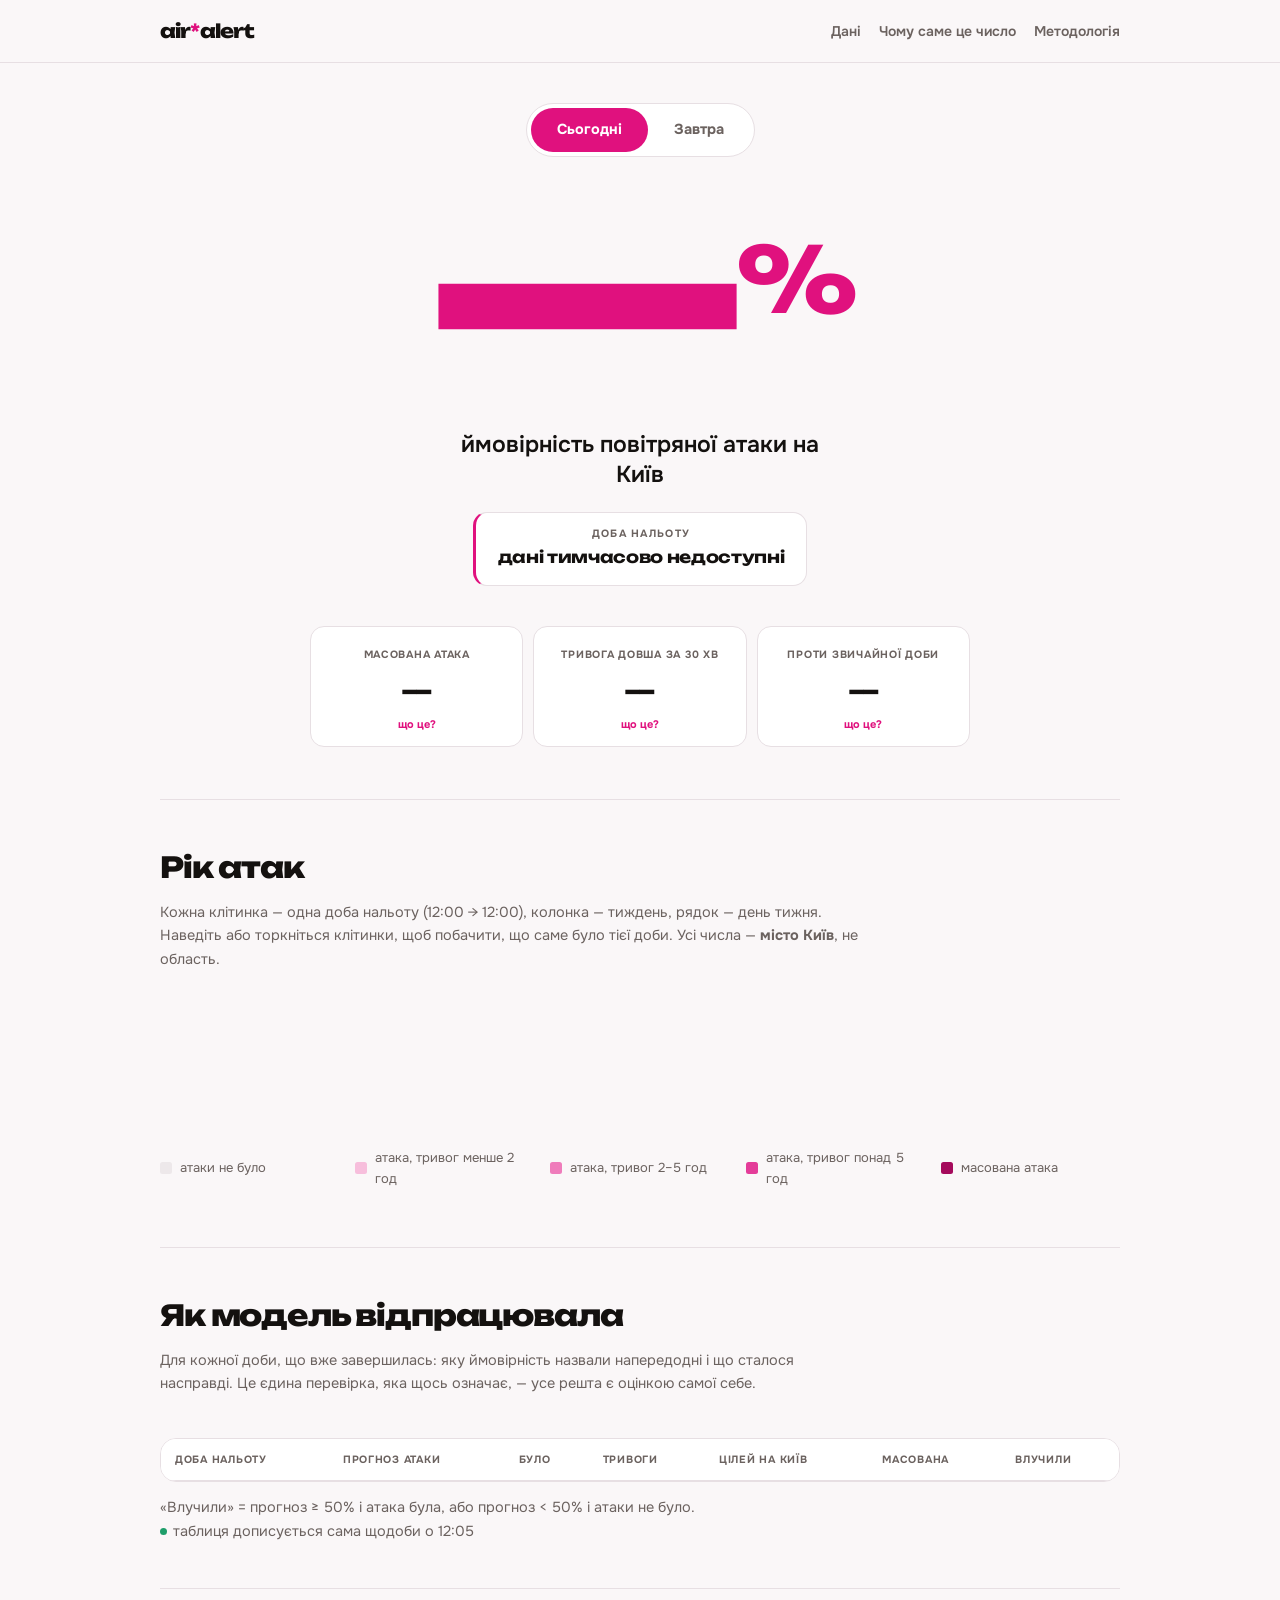
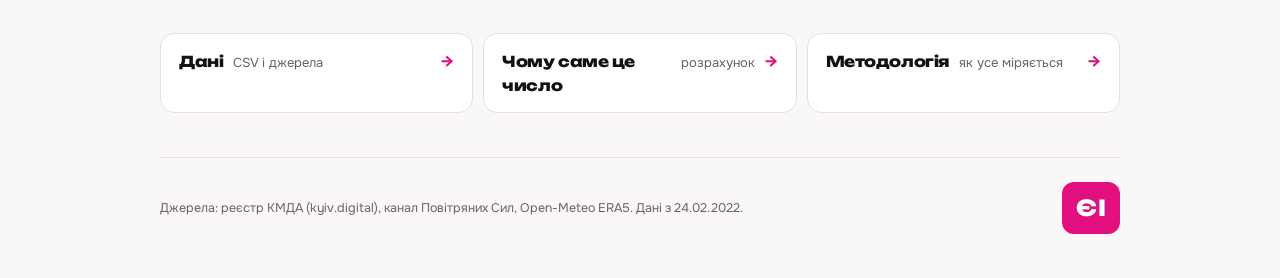
==== commit 282be035: "Число ML на головній, поруч із опублікованим «А де тут машинне навчання» — перше питання, яке виника" ====
--- a/site/index.html
+++ b/site/index.html
@@ -76,6 +76,13 @@
   font-variant-numeric:tabular-nums}
 .window .val b{color:var(--pink)}
 .window .sub{font-size:12.5px;color:var(--soft)}
+
+/* Число ML показується поруч із опублікованим, а не ховається в тексті
+   пояснення: «а де тут машинне навчання» — перше питання, яке виникає. */
+.shadow{margin:14px 0 0;font-size:13.5px;color:var(--soft);max-width:52ch;
+  text-align:center}
+.shadow b{color:var(--ink);font-variant-numeric:tabular-nums}
+.shadow a{color:var(--pink);font-weight:700}
 
 /* ── три плитки, клікабельні ───────────────────────────────────────── */
 .stats{display:grid;grid-template-columns:repeat(3,1fr);gap:10px;
@@ -236,6 +243,7 @@
       <span class="val" id="win">завантаження…</span>
       <span class="sub" id="win-sub"></span>
     </div>
+    <p class="shadow" id="shadow"></p>
 
     <div class="stats">
       <button class="stat" id="t-mass" aria-expanded="false">
@@ -373,6 +381,11 @@
     'модель бачила все, що сталося до 12:00 ' +
     human(c.explain.last_day).split(', ')[1] + '; число видано ' +
     kyivDate(c.issued_at).replace('.', '') + ' о ' + kyivTime(c.issued_at) + ' за Києвом';
+  const ml = c.explain && c.explain.ensemble_p;
+  document.getElementById('shadow').innerHTML = ml == null ? '' :
+    'Ансамбль машинного навчання сьогодні дав <b>' + PCT(ml) + '%</b>. ' +
+    'Публікується не він, а частота за 30 діб — на перевірці ML програв їй. ' +
+    '<a href="/why.html">Чому саме так →</a>';
   if(openTile) fillExp(openTile);
 }
 
